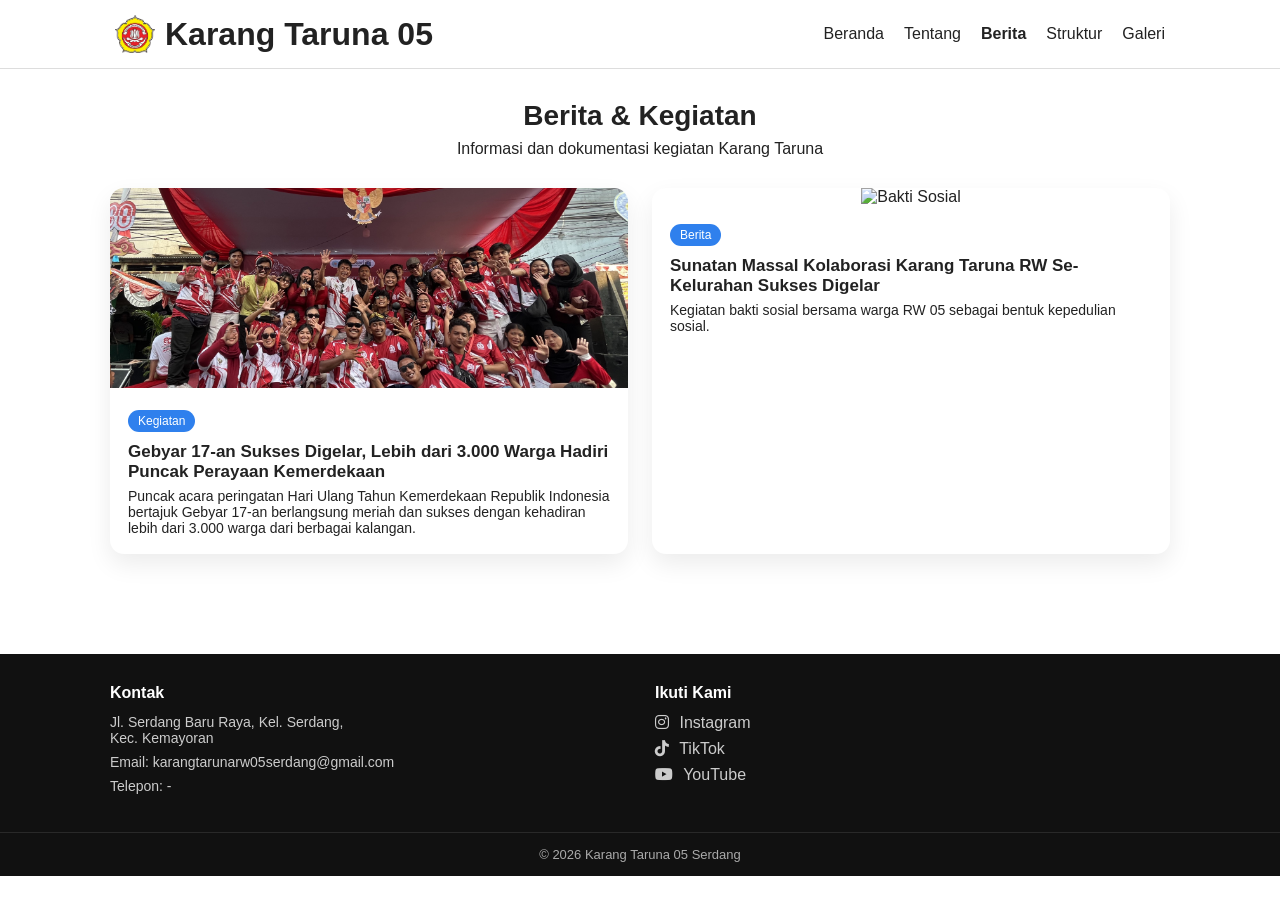
==== berita.html @ 51d8f946 "Initial commit Created from https://vercel.com/new" ====
<!DOCTYPE html>
<html lang="id">
<head>
  <meta charset="UTF-8" />
  <meta name="viewport" content="width=device-width, initial-scale=1.0" />
  <link rel="icon" href="assets/gambar/web/logokatar.png" type="image/x-icon">
  <title>Karang Taruna RW 05</title>
  <link rel="stylesheet" href="style/berita.css">
  <link rel="stylesheet" href="https://cdnjs.cloudflare.com/ajax/libs/font-awesome/6.5.1/css/all.min.css">
</head>
<body>
<header>
  <div class="container">
    <div class="nav">

      <div class="brand">
        <img src="assets/gambar/web/logokatar.png" alt="Logo Karang Taruna" class="logo">
        <h1>Karang Taruna 05</h1>
      </div>

      <div class="hamburger" onclick="toggleMenu()">☰</div>

      <ul id="menu">
        <li><a href="index.html">Beranda</a></li>
        <li><a href="tentang.html">Tentang</a></li>
        <li><a href="berita.html" class="active">Berita</a></li>
        <li><a href="struktur.html">Struktur</a></li>
        <li><a href="galeri.html">Galeri</a></li>
      </ul>

    </div>
  </div>
</header>

<section class="section">
  <h2 class="judul-divisi">Berita & Kegiatan</h2>
  <p class="sub-subjudul-divisi">Informasi dan dokumentasi kegiatan Karang Taruna</p>

  <div class="berita-list">
    <a href="berita2.html" class="berita-item">
      <div class="img-wrap">
        <img src="assets/gambar/Dokumentasi/IMG_7329.jpg" alt="Pelatihan">
      </div>

      <div class="berita-text">
        <span class="berita-badge">Kegiatan</span>
        <h3>Gebyar 17-an Sukses Digelar, Lebih dari 3.000 Warga Hadiri Puncak Perayaan Kemerdekaan</h3>
        <p>Puncak acara peringatan Hari Ulang Tahun Kemerdekaan Republik Indonesia bertajuk Gebyar 17-an berlangsung meriah dan sukses dengan kehadiran lebih dari 3.000 warga dari berbagai kalangan.</p>
      </div>
    </a>

    <a href="berita1.html" class="berita-item">
      <div class="img-wrap">
        <img src="assets/gambar/Blog/blog1.jpg" alt="Bakti Sosial">
      </div>

      <div class="berita-text">
        <span class="berita-badge">Berita</span>
        <h3>Sunatan Massal Kolaborasi Karang Taruna RW Se-Kelurahan Sukses Digelar</h3>
        <p>Kegiatan bakti sosial bersama warga RW 05 sebagai bentuk kepedulian sosial.</p>
      </div>
    </a>

  </div>
</section>

<footer class="footer">
  <div class="footer-container">

    <div class="footer-section">
      <h4>Kontak</h4>
      <p>Jl. Serdang Baru Raya, Kel. Serdang,<br>Kec. Kemayoran</p>
      <p>Email: <a href="mailto:karangtarunarw05serdang@gmail.com">karangtarunarw05serdang@gmail.com</a></p>
      <p>Telepon: -</p>
    </div>

    <div class="footer-section">
  <h4>Ikuti Kami</h4>
  <ul class="social-list">

    <li>
      <a href="https://www.instagram.com/katar05serdang" target="_blank">
    <i class="fa-brands fa-instagram"></i> Instagram
    </a>
    </li>

    <li>
      <a href="#" target="_blank">
    <i class="fa-brands fa-tiktok"></i> TikTok
    </a>
    </li>

    <li>
      <a href="#" target="_blank">
        <i class="fa-brands fa-youtube"></i> YouTube
      </a>
    </li>
  </ul>
</div>

  </div>

  <div class="footer-bottom">
    &copy; 2026 Karang Taruna 05 Serdang
  </div>
</footer>


<script src="script.js"></script>
</body>
</html>
---- style/berita.css ----
:root {
  --bg: #ffffff;
  --text: #222;
  --primary: #2f80ed;
  --secondary: #f2f2f2;
}

body.dark {
  --bg: #121212;
  --text: #f5f5f5;
  --secondary: #1e1e1e;
}

* {
  margin: 0;
  padding: 0;
  box-sizing: border-box;
  font-family: Arial, sans-serif;
}

body {
  font-family: Arial, Helvetica, sans-serif;
  background: var(--bg);
  color: var(--text);
}

.brand {
  display: flex;
  align-items: center;
  gap: 10px;
}

.logo {
  width: 40px;
  height: 40  px;
  object-fit: contain;
}

header {
  position: fixed;
  top: 0;
  width: 100%;
  background: var(--bg);
  border-bottom: 1px solid #ddd;
  z-index: 1000;
}

.nav {
  display: flex;
  justify-content: space-between;
  align-items: center;
  padding: 15px 20px;
}

.nav ul {
  list-style: none;
  display: flex;
  gap: 20px;
}

.nav ul.active {
    display: flex;
  }

  .nav ul li a.active {
  font-weight: 700; /* bold */
}

.nav a {
  text-decoration: none;
  color: var(--text);
}

.container {
  max-width: 1100px;
  margin: 0 auto;
  padding: 0 5px;
}

.hamburger {
  display: none;
  font-size: 26px;
  cursor: pointer;
}

/* ================= SECTION ================= */
.section {
  max-width: 1100px;
  margin: auto;
  padding: 100px 20px 40px;
  text-align: center;
}

.judul-divisi {
  font-size: 28px;
  margin-bottom: 8px;
}

.sub-subjudul-divisi {
  color: var(--muted);
  margin-bottom: 30px;
}

/* ================= BERITA ================= */
.berita-list {
  display: grid;
  grid-template-columns: repeat(auto-fit, minmax(280px, 1fr));
  gap: 24px;
}

.berita-item {
  display: block;
  text-decoration: none;
  color: inherit;
  background: #fff;
  border-radius: 14px;
  overflow: hidden;
  box-shadow: 0 10px 25px rgba(0,0,0,0.08);
  transition: transform 0.3s ease, box-shadow 0.3s ease;
}

.berita-item:hover {
  transform: translateY(-5px);
  box-shadow: 0 15px 35px rgba(0,0,0,0.12);
}

.img-wrap img {
  width: 100%;
  height: 200px;
  object-fit: cover;
}

.berita-text {
  padding: 18px;
  text-align: left;
}

.berita-badge {
  display: inline-block;
  background: var(--primary);
  color: #fff;
  font-size: 12px;
  padding: 4px 10px;
  border-radius: 20px;
  margin-bottom: 10px;
}

.berita-text h3 {
  font-size: 17px;
  margin-bottom: 6px;
}

.berita-text p {
  font-size: 14px;
  color: var(--muted);
}

/* ================= FOOTER ================= */
.footer {
  background-color: #111;
  color: #eee;
  margin-top: 60px;
}

.footer-container {
  max-width: 1100px;
  margin: auto;
  padding: 30px 20px;
  display: grid;
  grid-template-columns: repeat(auto-fit, minmax(240px, 1fr));
  gap: 30px;
}

.footer-section h4 {
  margin-bottom: 12px;
  color: #fff;
  font-size: 16px;
}

.footer-section p {
  font-size: 14px;
  color: #ccc;
  margin-bottom: 8px;
}

.footer-section a {
  color: #ccc;
  text-decoration: none;
}

.footer-section a:hover {
  color: var(--primary);
}

.social-list {
  list-style: none;
  padding: 0;
}

.social-list li {
  margin-bottom: 8px;
}

.social-list i {
  margin-right: 6px;
}

.footer-bottom {
  border-top: 1px solid rgba(255,255,255,0.1);
  text-align: center;
  padding: 14px;
  font-size: 13px;
  color: #aaa;
}

/* ================= RESPONSIVE ================= */
@media (max-width: 768px) {
  .nav ul {
    display: none;
    flex-direction: column;
    background: var(--bg);
    position: absolute;
    top: 65px;
    right: 20px;
    padding: 15px;
    border-radius: 8px;
    box-shadow: 0 10px 25px rgba(0,0,0,0.15);
    z-index: 999;
  }

  .container h1 {
        font-size: 24px;
    }

  .nav ul.show {
    display: flex;
  }

  .hamburger {
    display: block;
  }

  .judul-divisi {
    font-size: 24px;
  }
}
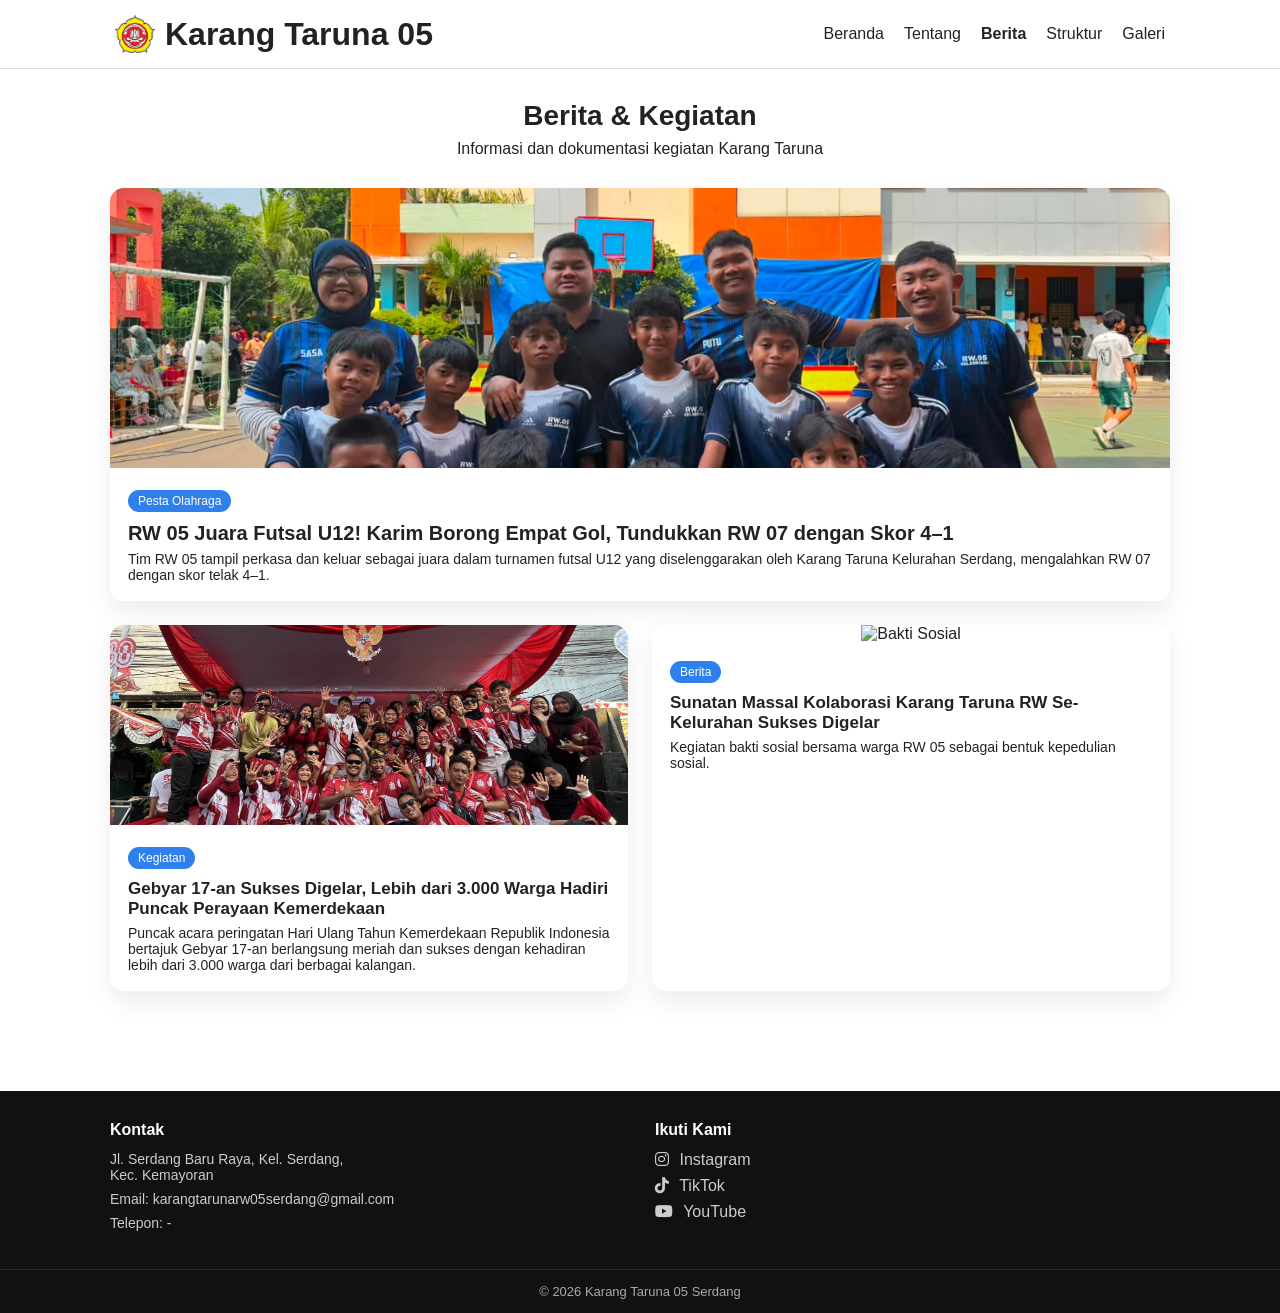
==== commit dc083d6a: "commit" ====
--- a/berita.html
+++ b/berita.html
@@ -37,6 +37,18 @@
   <p class="sub-subjudul-divisi">Informasi dan dokumentasi kegiatan Karang Taruna</p>
 
   <div class="berita-list">
+    <a href="berita3.html" class="berita-item">
+      <div class="img-wrap">
+        <img src="assets/gambar/Dokumentasi/dok-futsal.jpeg" alt="Pelatihan">
+      </div>
+
+      <div class="berita-text">
+        <span class="berita-badge">Pesta Olahraga</span>
+        <h3>RW 05 Juara Futsal U12! Karim Borong Empat Gol, Tundukkan RW 07 dengan Skor 4–1</h3>
+        <p>Tim RW 05 tampil perkasa dan keluar sebagai juara dalam turnamen futsal U12 yang diselenggarakan oleh Karang Taruna Kelurahan Serdang, mengalahkan RW 07 dengan skor telak 4–1.</p>
+      </div>
+    </a>
+
     <a href="berita2.html" class="berita-item">
       <div class="img-wrap">
         <img src="assets/gambar/Dokumentasi/IMG_7329.jpg" alt="Pelatihan">
--- a/style/berita.css
+++ b/style/berita.css
@@ -101,10 +101,23 @@
   margin-bottom: 30px;
 }
 
+/* Hanya card pertama yang full width */
+.berita-item:first-child {
+  grid-column: 1 / -1;
+}
+
+.berita-item:first-child .img-wrap img {
+  height: 280px;
+}
+
+.berita-item:first-child .berita-text h3 {
+  font-size: 20px;
+}
+
 /* ================= BERITA ================= */
 .berita-list {
   display: grid;
-  grid-template-columns: repeat(auto-fit, minmax(280px, 1fr));
+  grid-template-columns: repeat(2, 1fr); /* ganti dari auto-fit */
   gap: 24px;
 }
 
@@ -215,6 +228,13 @@
 
 /* ================= RESPONSIVE ================= */
 @media (max-width: 768px) {
+  .berita-list {
+    grid-template-columns: 1fr;
+  }
+  .berita-item:first-child {
+    grid-column: 1;
+  }
+
   .nav ul {
     display: none;
     flex-direction: column;
